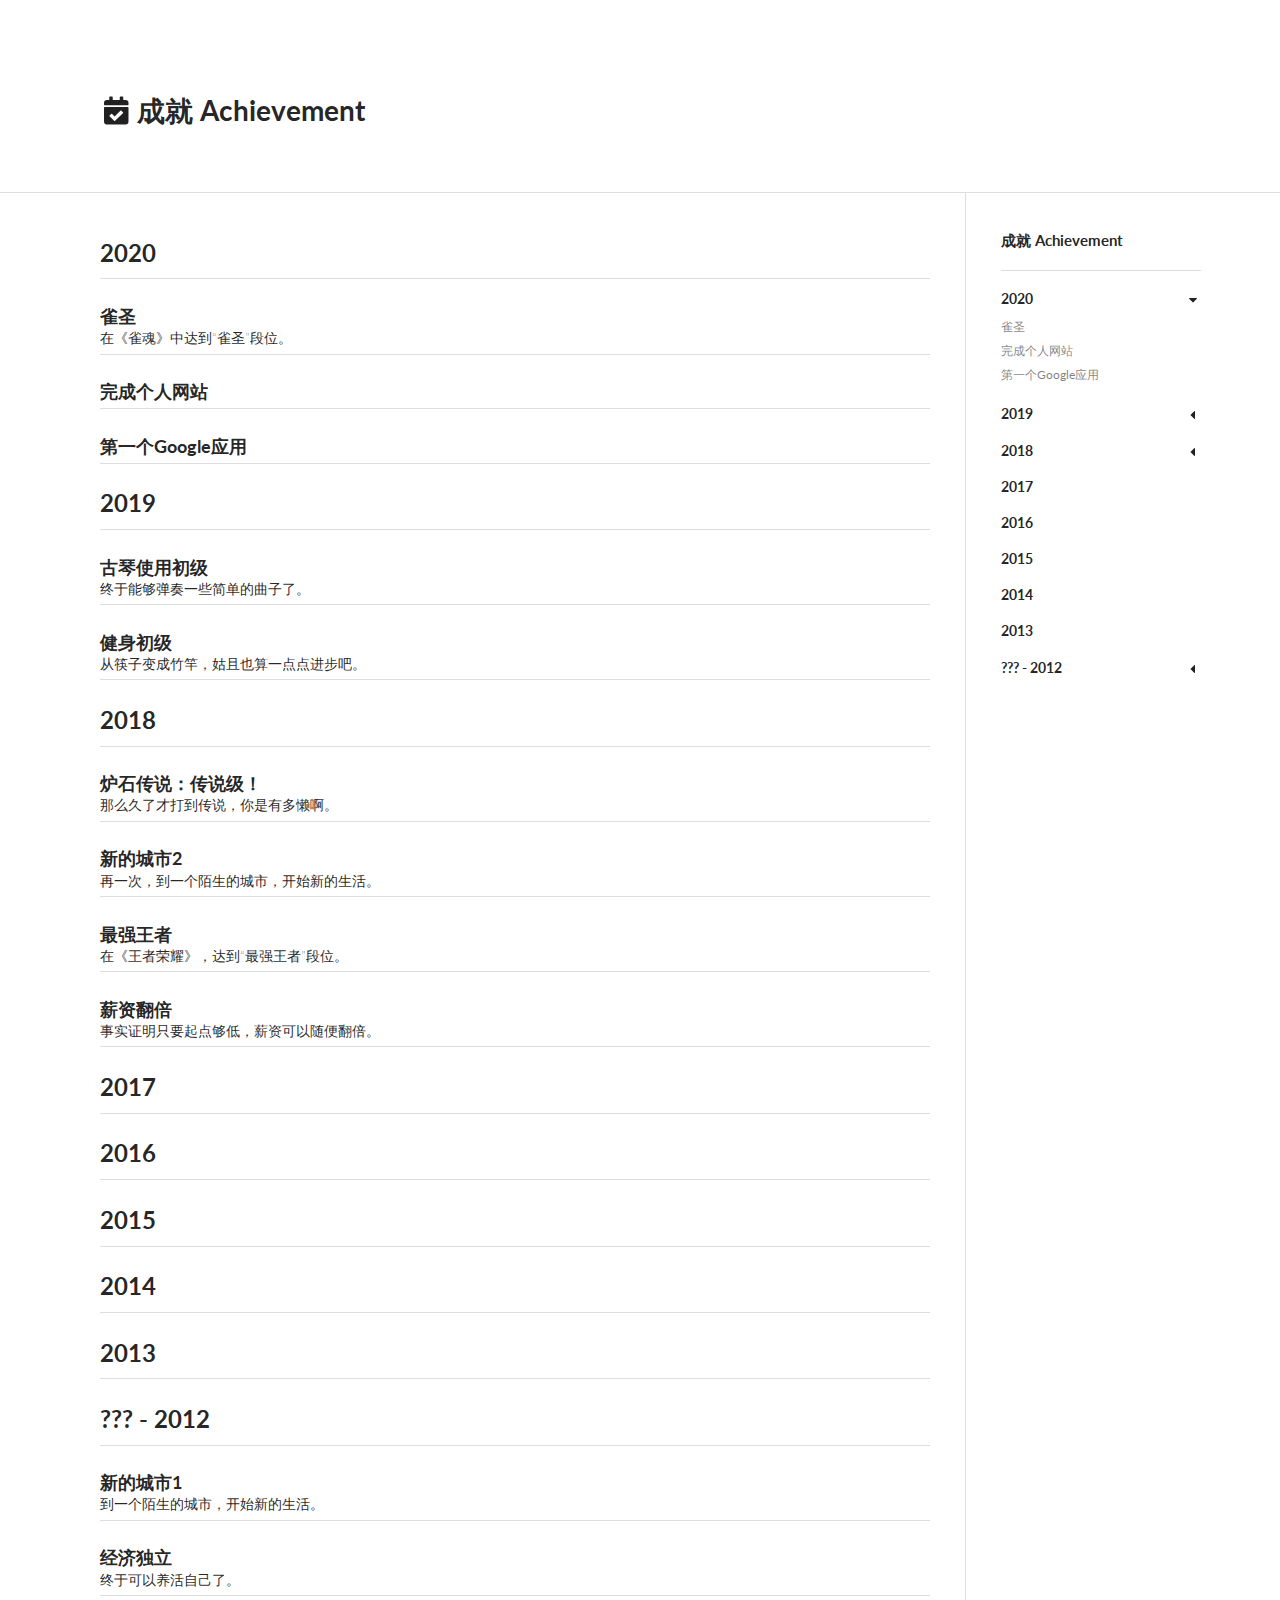
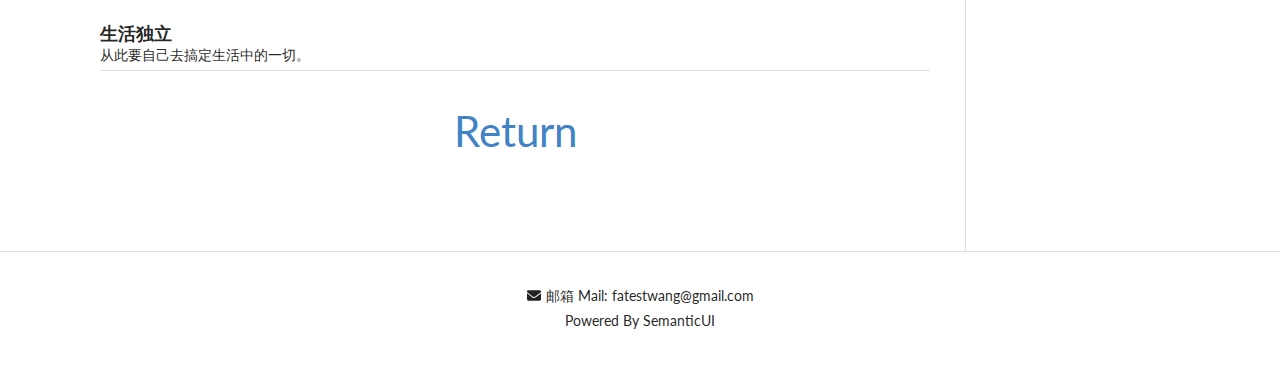
==== page/achievement.html @ 4d0ab955 "1.0.0-基本架构都已完善，后续以填充资料为主" ====
<!DOCTYPE html>
<html>

<head>
    <!-- Standard Meta -->
    <meta charset="utf-8" />
    <meta http-equiv="X-UA-Compatible" content="IE=edge,chrome=1" />
    <meta name="viewport" content="width=device-width, initial-scale=1, minimum-scale=1, maximum-scale=1">
    <link rel="image_src" type="image/jpeg" href="" />
    <!-- Site Properities -->
    <title>Fatest's Blog</title>
    <meta name="description" content="" />
    <meta name="keywords" content="fatest, blog, unity, game" />
    <script src="/JS/JQuery-3.1.1.min.js"></script>
    <script src="/UISemantic/semantic.min.js"></script>
    <script src="/JS/Fatest.js"></script>
    <link rel="stylesheet" type="text/css" class="ui" href="/UISemantic/semantic.min.css">
    <link rel="stylesheet" type="text/css" class="ui" href="/CSS/Fatest.css">
</head>

<body>
    <div class="ui">
        <div class="ui masthead vertical segment">
            <div class="ui container">
                <h1 class="ui pageTitle"><i class="icon calendar check"></i>成就 Achievement</h1>
            </div>
        </div>
        <div class="ui main container" id="main">

            <h2 class="ui header">
                2020
            </h2>
            <h3 class="ui header">
                雀圣
                <p class="summary">
                    在《雀魂》中达到“雀圣”段位。
                </p>
            </h3>
            <h3 class="ui header">
                完成个人网站
                <p class="summary">
                </p>
            </h3>
            <h3 class="ui header">
                第一个Google应用
                <p class="summary">
                </p>
            </h3>
            <h2 class="ui header">
                2019
            </h2>
            <h3 class="ui header">
                古琴使用初级
                <p class="summary">
                    终于能够弹奏一些简单的曲子了。
                </p>
            </h3>
            <h3 class="ui header">
                健身初级
                <p class="summary">
                    从筷子变成竹竿，姑且也算一点点进步吧。
                </p>
            </h3>
            <h2 class="ui header">
                2018
            </h2>
            <h3 class="ui header">
                炉石传说：传说级！
                <p class="summary">
                    那么久了才打到传说，你是有多懒啊。
                </p>
            </h3>
            <h3 class="ui header">
                新的城市2
                <p class="summary">
                    再一次，到一个陌生的城市，开始新的生活。
                </p>
            </h3>
            <h3 class="ui header">
                最强王者
                <p class="summary">
                    在《王者荣耀》，达到“最强王者”段位。
                </p>
            </h3>
            <h3 class="ui header">
                薪资翻倍
                <p class="summary">
                    事实证明只要起点够低，薪资可以随便翻倍。
                </p>
            </h3>
            <h2 class="ui header">
                2017
            </h2>
            <h2 class="ui header">
                2016
            </h2>
            <h2 class="ui header">
                2015
            </h2>
            <h2 class="ui header">
                2014
            </h2>
            <h2 class="ui header">
                2013
            </h2>
            <h2 class="ui header">
                ??? - 2012
            </h2>
            <h3 class="ui header">
                新的城市1
                <p class="summary">
                    到一个陌生的城市，开始新的生活。
                </p>
            </h3>
            <h3 class="ui header">
                经济独立
                <p class="summary">
                    终于可以养活自己了。
                </p>
            </h3>
            <h3 class="ui header">
                生活独立
                <p class="summary">
                    从此要自己去搞定生活中的一切。
                </p>
            </h3>
            <div class="ui return">
                <a href="/index.html">Return</a>
            </div>
        </div>
        <div class="ui masthead vertical segment footer">
            <p class="first"><i class="envelope icon"></i>邮箱 Mail: fatestwang@gmail.com</p>
            <p class="last">Powered By SemanticUI</p>
        </div>
    </div>
</body>

</html>
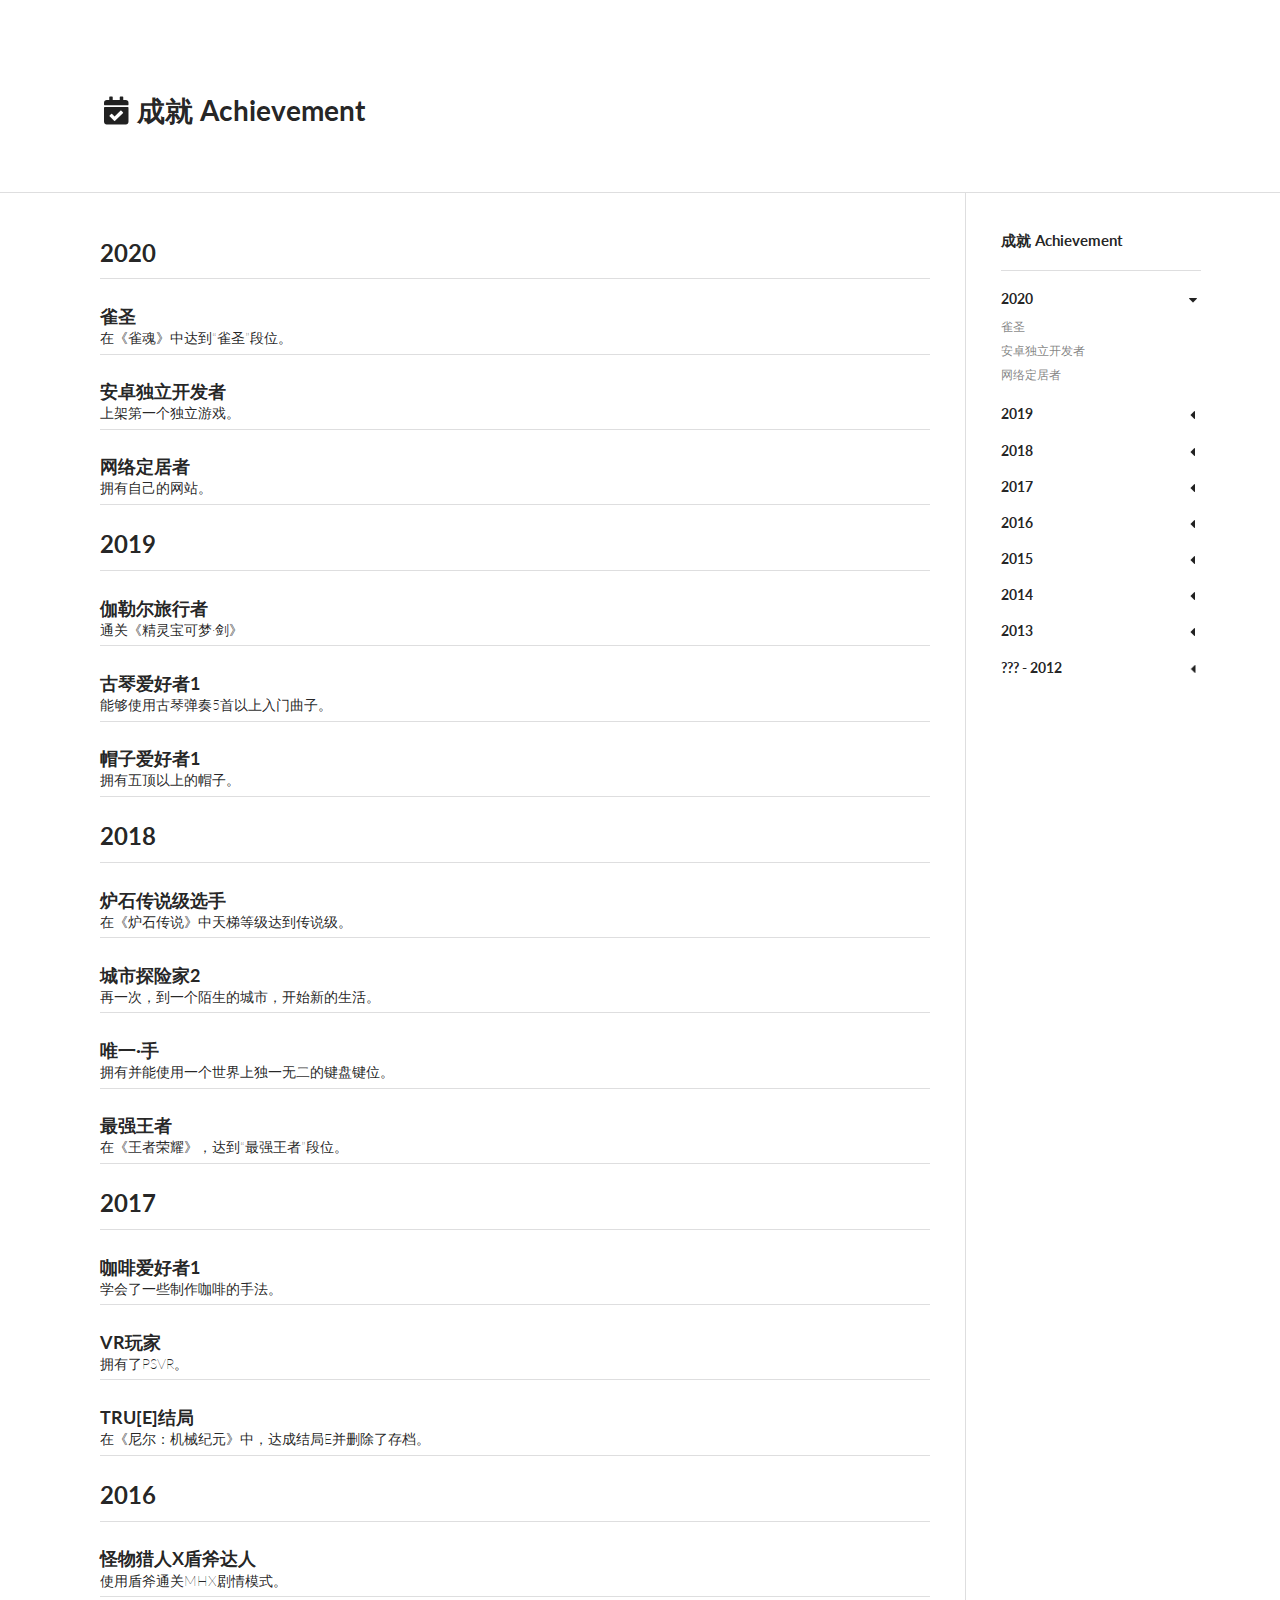
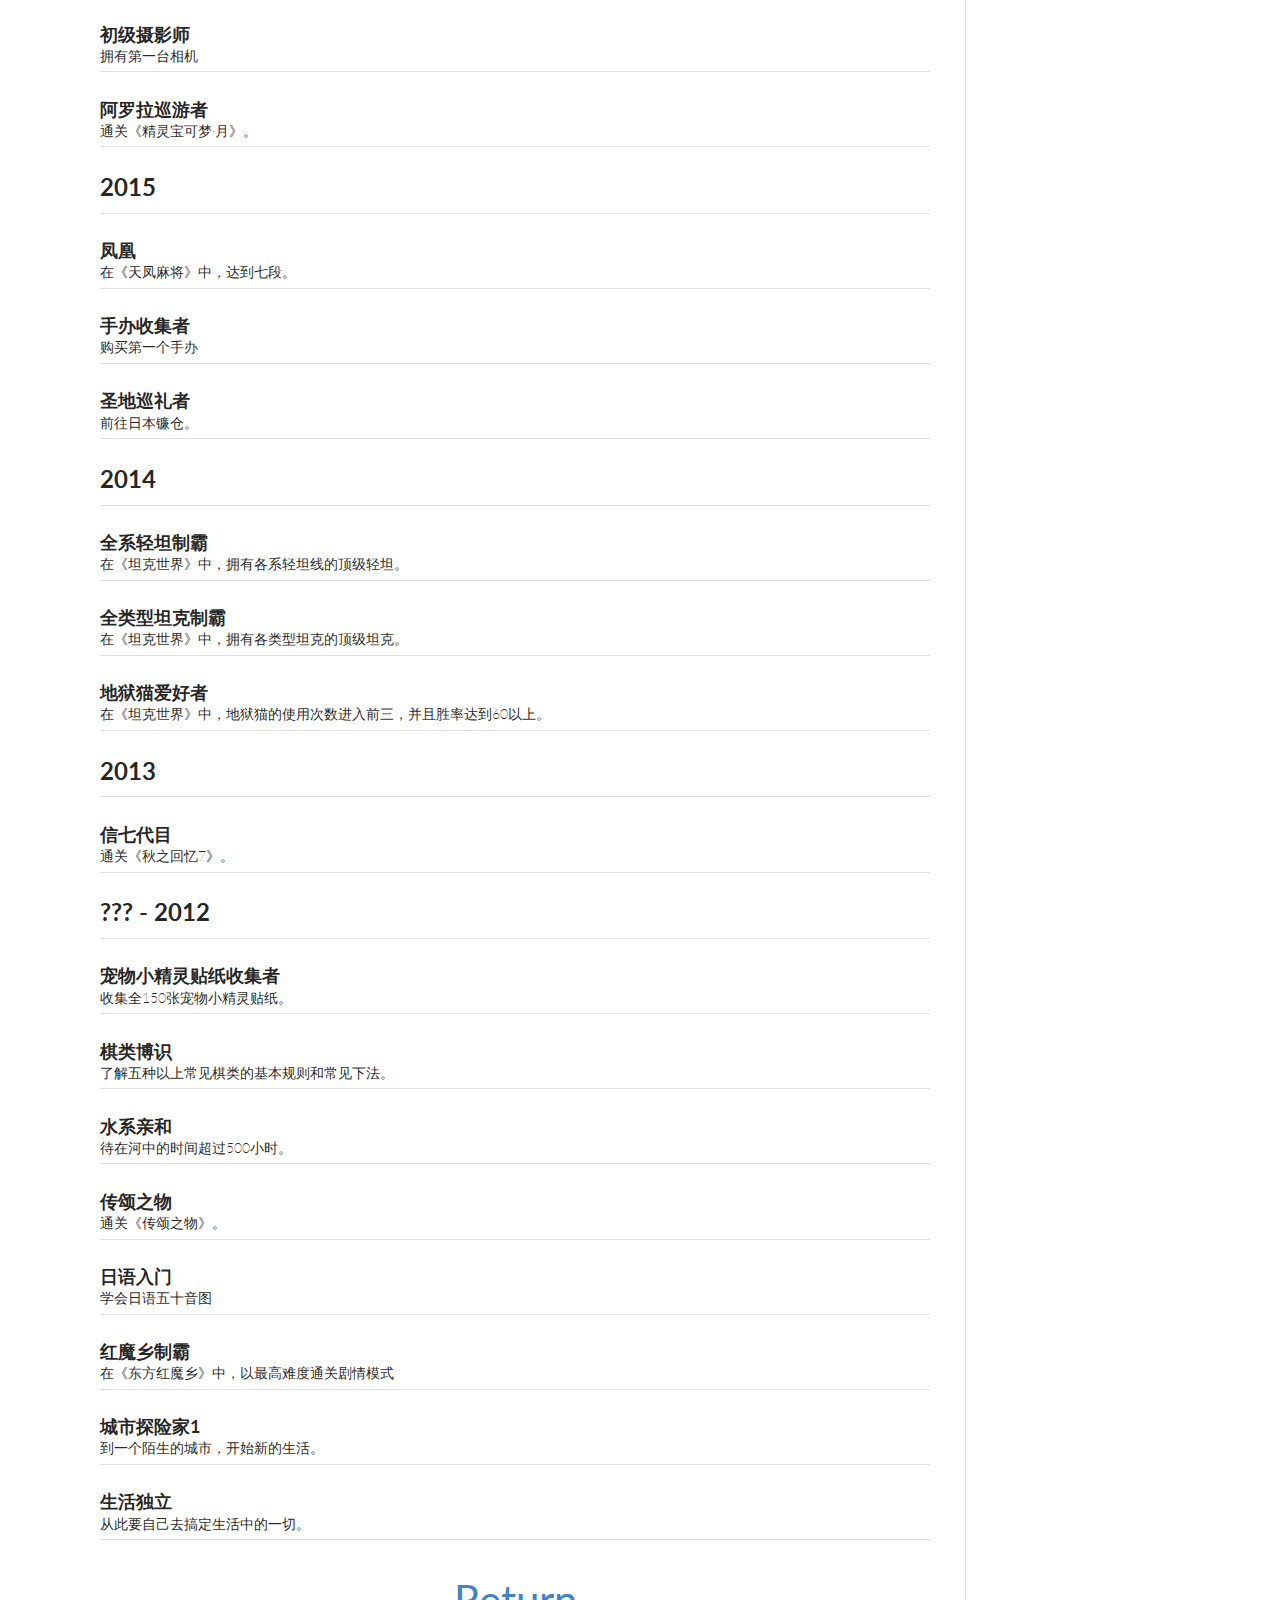
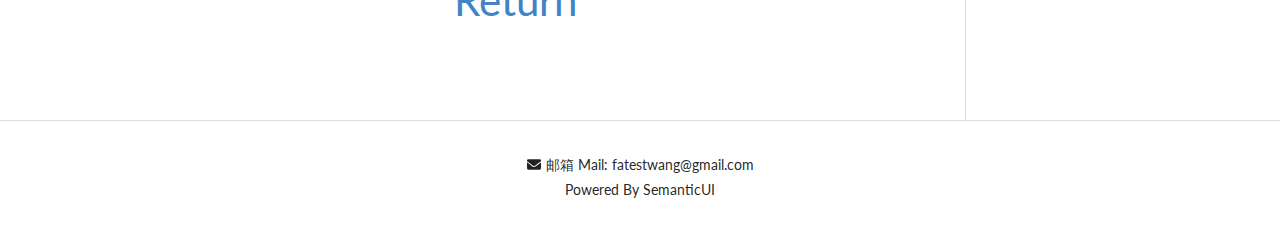
==== commit 4cfc0827: "1.0.1-补充完善了一部分Achievement" ====
--- a/page/achievement.html
+++ b/page/achievement.html
@@ -37,85 +37,202 @@
                 </p>
             </h3>
             <h3 class="ui header">
-                完成个人网站
-                <p class="summary">
-                </p>
-            </h3>
-            <h3 class="ui header">
-                第一个Google应用
-                <p class="summary">
+                安卓独立开发者
+                <p class="summary">
+                    上架第一个独立游戏。
+                </p>
+            </h3>
+            <h3 class="ui header">
+                网络定居者
+                <p class="summary">
+                    拥有自己的网站。
                 </p>
             </h3>
             <h2 class="ui header">
                 2019
             </h2>
             <h3 class="ui header">
-                古琴使用初级
-                <p class="summary">
-                    终于能够弹奏一些简单的曲子了。
-                </p>
-            </h3>
-            <h3 class="ui header">
-                健身初级
-                <p class="summary">
-                    从筷子变成竹竿，姑且也算一点点进步吧。
+                伽勒尔旅行者
+                <p class="summary">
+                    通关《精灵宝可梦·剑》
+                </p>
+            </h3>
+            <h3 class="ui header">
+                古琴爱好者1
+                <p class="summary">
+                    能够使用古琴弹奏5首以上入门曲子。
+                </p>
+            </h3>
+            <h3 class="ui header">
+                帽子爱好者1
+                <p class="summary">
+                    拥有五顶以上的帽子。
                 </p>
             </h3>
             <h2 class="ui header">
                 2018
             </h2>
             <h3 class="ui header">
-                炉石传说：传说级！
-                <p class="summary">
-                    那么久了才打到传说，你是有多懒啊。
-                </p>
-            </h3>
-            <h3 class="ui header">
-                新的城市2
+                炉石传说级选手
+                <p class="summary">
+                    在《炉石传说》中天梯等级达到传说级。
+                </p>
+            </h3>
+            <h3 class="ui header">
+                城市探险家2
                 <p class="summary">
                     再一次，到一个陌生的城市，开始新的生活。
                 </p>
             </h3>
             <h3 class="ui header">
+                唯一·手
+                <p class="summary">
+                    拥有并能使用一个世界上独一无二的键盘键位。
+                </p>
+            </h3>
+            <h3 class="ui header">
                 最强王者
                 <p class="summary">
                     在《王者荣耀》，达到“最强王者”段位。
                 </p>
             </h3>
-            <h3 class="ui header">
-                薪资翻倍
-                <p class="summary">
-                    事实证明只要起点够低，薪资可以随便翻倍。
-                </p>
-            </h3>
             <h2 class="ui header">
                 2017
             </h2>
+
+            <h3 class="ui header">
+                咖啡爱好者1
+                <p class="summary">
+                    学会了一些制作咖啡的手法。
+                </p>
+            </h3>
+            <h3 class="ui header">
+                VR玩家
+                <p class="summary">
+                    拥有了PSVR。
+                </p>
+            </h3>
+            <h3 class="ui header">
+                TRU[E]结局
+                <p class="summary">
+                    在《尼尔：机械纪元》中，达成结局E并删除了存档。
+                </p>
+            </h3>
             <h2 class="ui header">
                 2016
             </h2>
+            <h3 class="ui header">
+                怪物猎人X盾斧达人
+                <p class="summary">
+                    使用盾斧通关MHX剧情模式。
+                </p>
+            </h3>
+            <h3 class="ui header">
+                初级摄影师
+                <p class="summary">
+                    拥有第一台相机
+                </p>
+            </h3>
+            <h3 class="ui header">
+                阿罗拉巡游者
+                <p class="summary">
+                    通关《精灵宝可梦·月》。
+                </p>
+            </h3>
             <h2 class="ui header">
                 2015
             </h2>
+            <h3 class="ui header">
+                凤凰
+                <p class="summary">
+                    在《天凤麻将》中，达到七段。
+                </p>
+            </h3>
+            <h3 class="ui header">
+                手办收集者
+                <p class="summary">
+                    购买第一个手办
+                </p>
+            </h3>
+            <h3 class="ui header">
+                圣地巡礼者
+                <p class="summary">
+                    前往日本镰仓。
+                </p>
+            </h3>
             <h2 class="ui header">
                 2014
             </h2>
+            <h3 class="ui header">
+                全系轻坦制霸
+                <p class="summary">
+                    在《坦克世界》中，拥有各系轻坦线的顶级轻坦。
+                </p>
+            </h3>
+            <h3 class="ui header">
+                全类型坦克制霸
+                <p class="summary">
+                    在《坦克世界》中，拥有各类型坦克的顶级坦克。
+                </p>
+            </h3>
+            <h3 class="ui header">
+                地狱猫爱好者
+                <p class="summary">
+                    在《坦克世界》中，地狱猫的使用次数进入前三，并且胜率达到60以上。
+                </p>
+            </h3>
             <h2 class="ui header">
                 2013
             </h2>
+            <h3 class="ui header">
+                信七代目
+                <p class="summary">
+                    通关《秋之回忆7》。
+                </p>
+            </h3>
             <h2 class="ui header">
                 ??? - 2012
             </h2>
             <h3 class="ui header">
-                新的城市1
+                宠物小精灵贴纸收集者
+                <p class="summary">
+                    收集全150张宠物小精灵贴纸。
+                </p>
+            </h3>
+            <h3 class="ui header">
+                棋类博识
+                <p class="summary">
+                    了解五种以上常见棋类的基本规则和常见下法。
+                </p>
+            </h3>
+            <h3 class="ui header">
+                水系亲和
+                <p class="summary">
+                    待在河中的时间超过500小时。
+                </p>
+            </h3>
+            <h3 class="ui header">
+                传颂之物
+                <p class="summary">
+                    通关《传颂之物》。
+                </p>
+            </h3>
+            <h3 class="ui header">
+                日语入门
+                <p class="summary">
+                    学会日语五十音图
+                </p>
+            </h3>
+            <h3 class="ui header">
+                红魔乡制霸
+                <p class="summary">
+                    在《东方红魔乡》中，以最高难度通关剧情模式
+                </p>
+            </h3>
+            <h3 class="ui header">
+                城市探险家1
                 <p class="summary">
                     到一个陌生的城市，开始新的生活。
-                </p>
-            </h3>
-            <h3 class="ui header">
-                经济独立
-                <p class="summary">
-                    终于可以养活自己了。
                 </p>
             </h3>
             <h3 class="ui header">
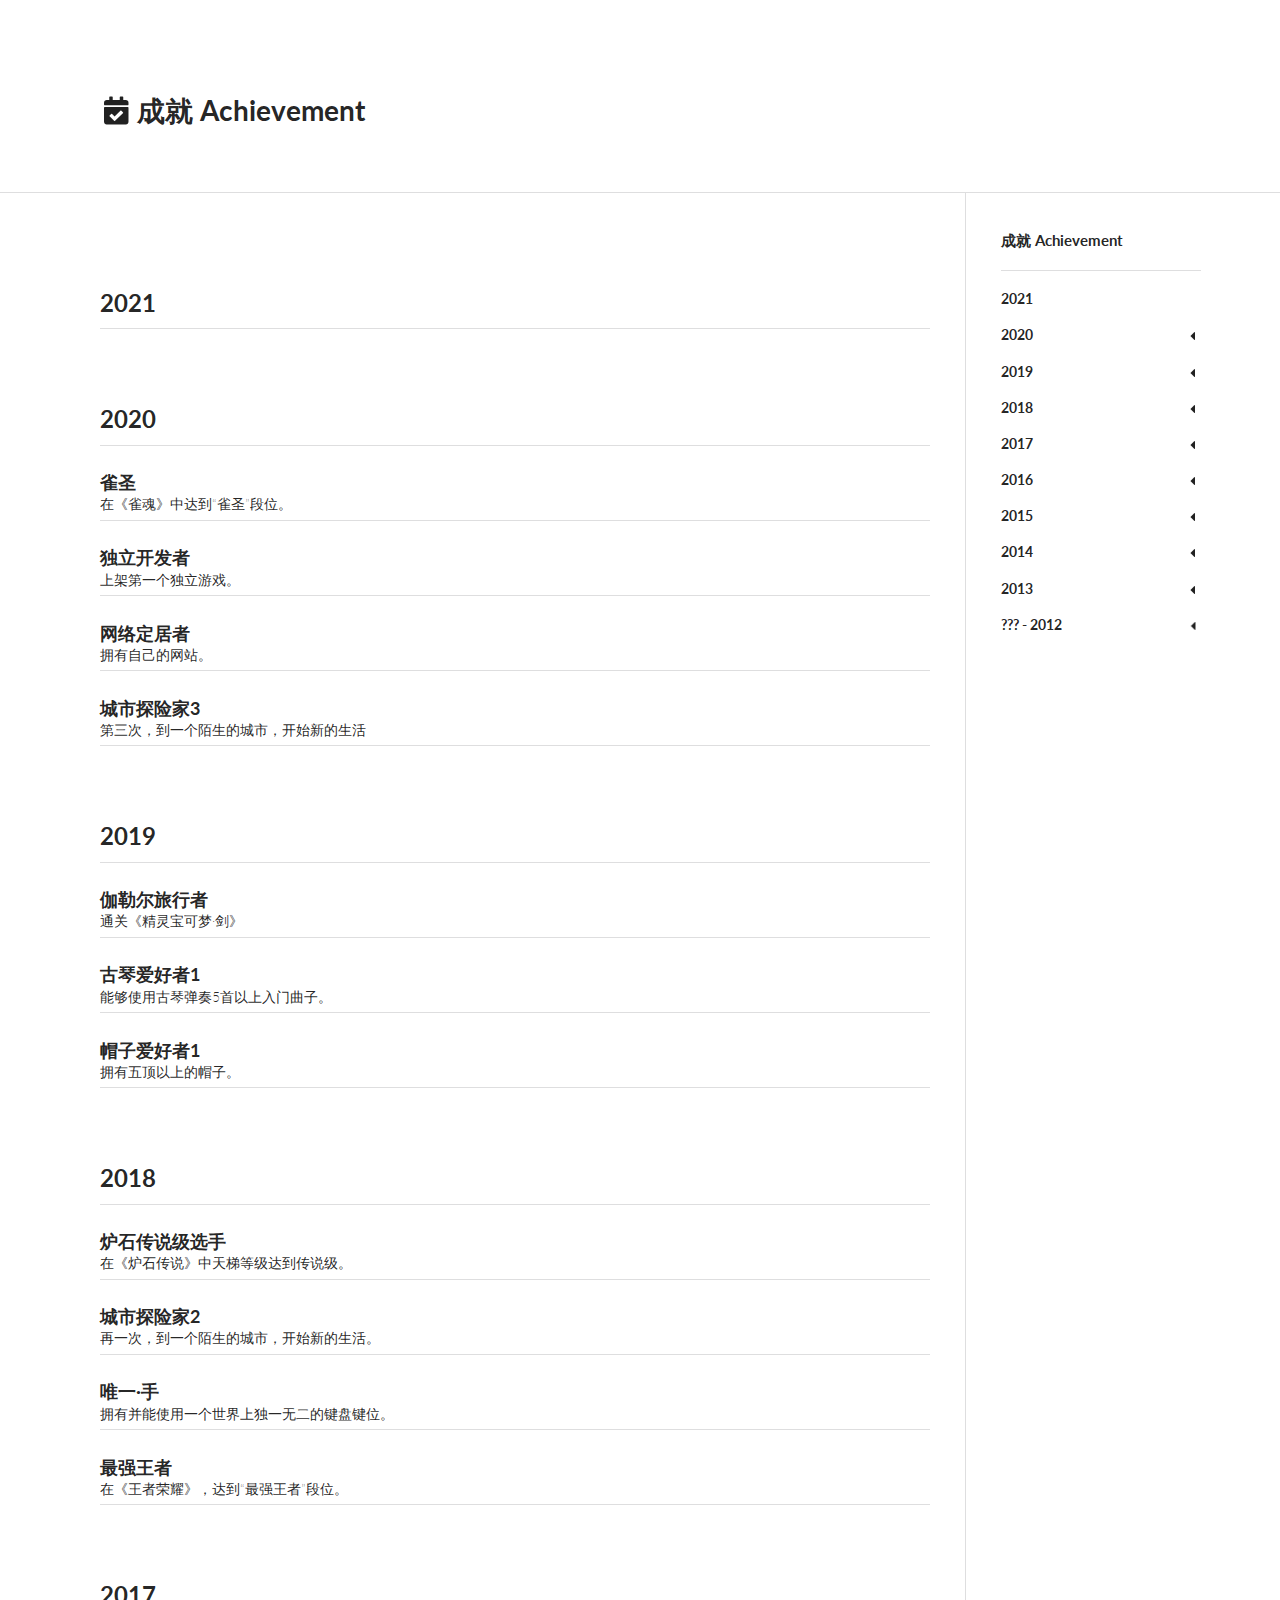
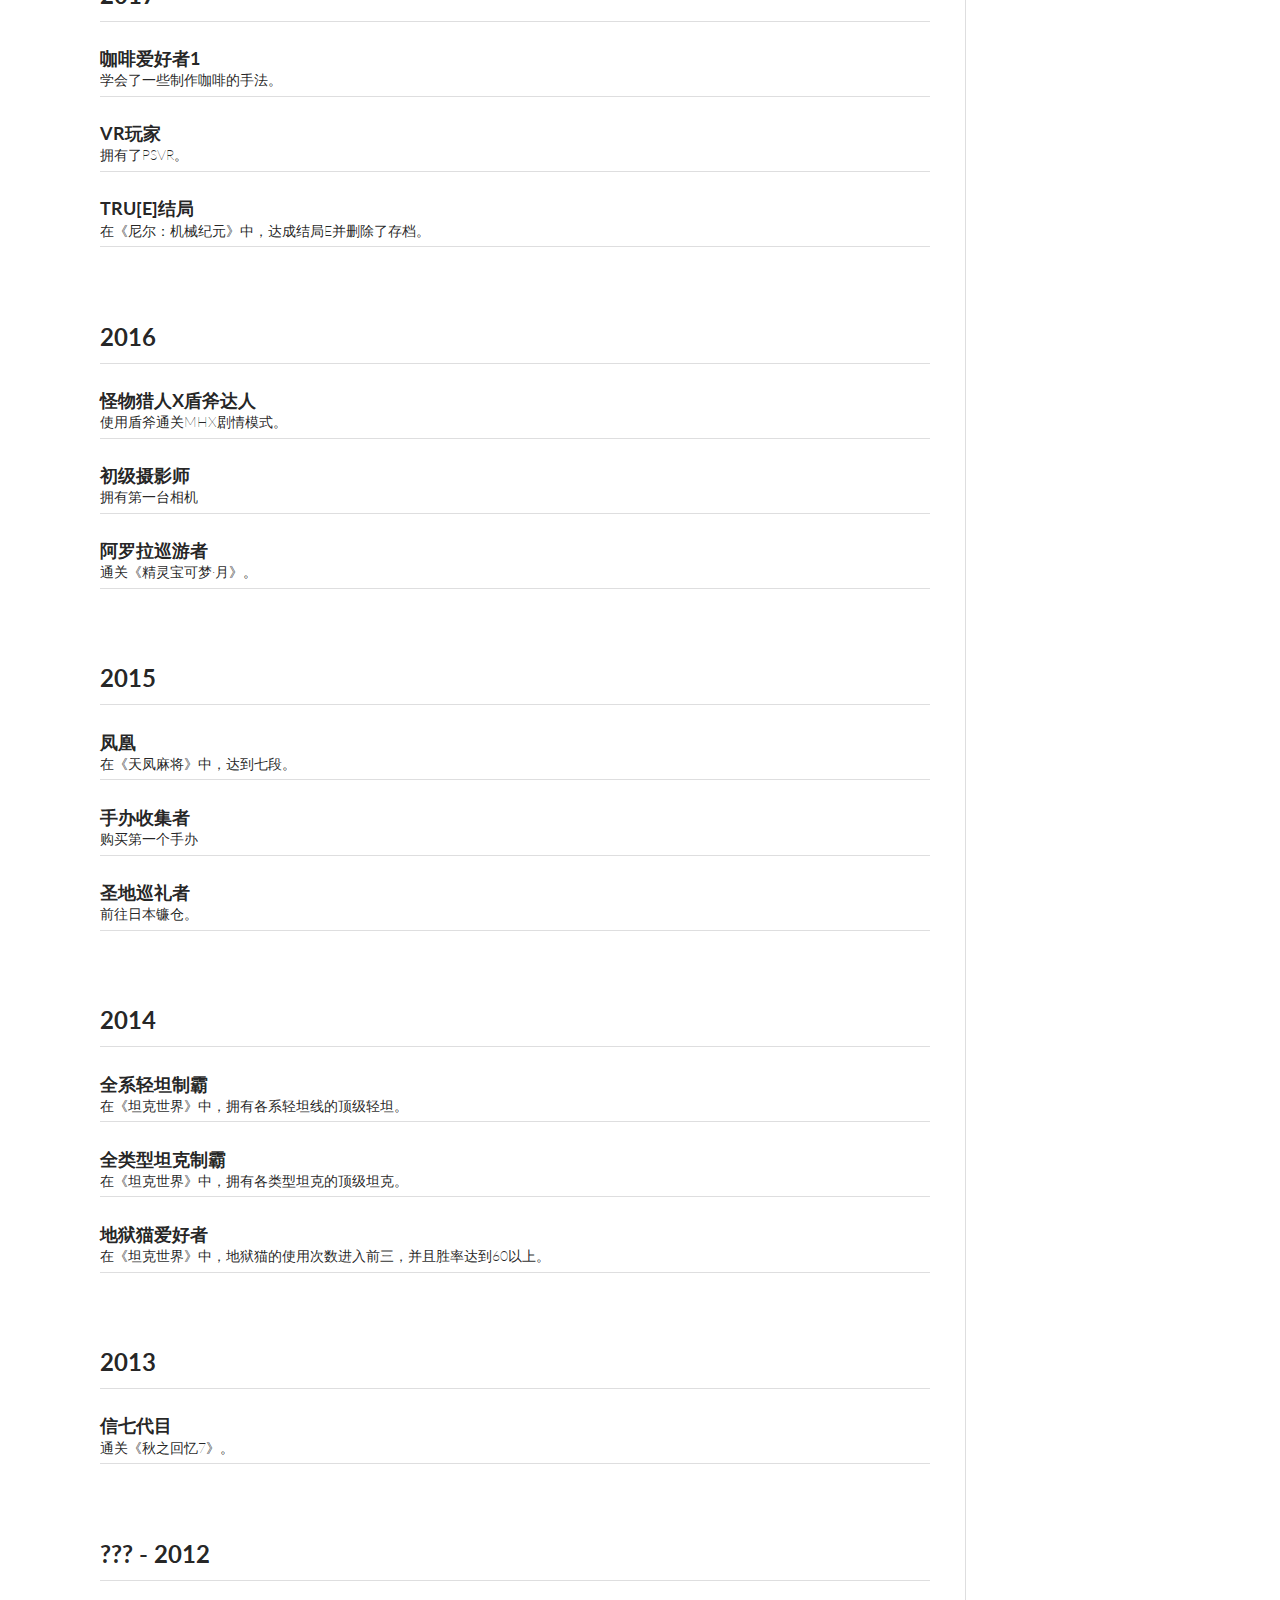
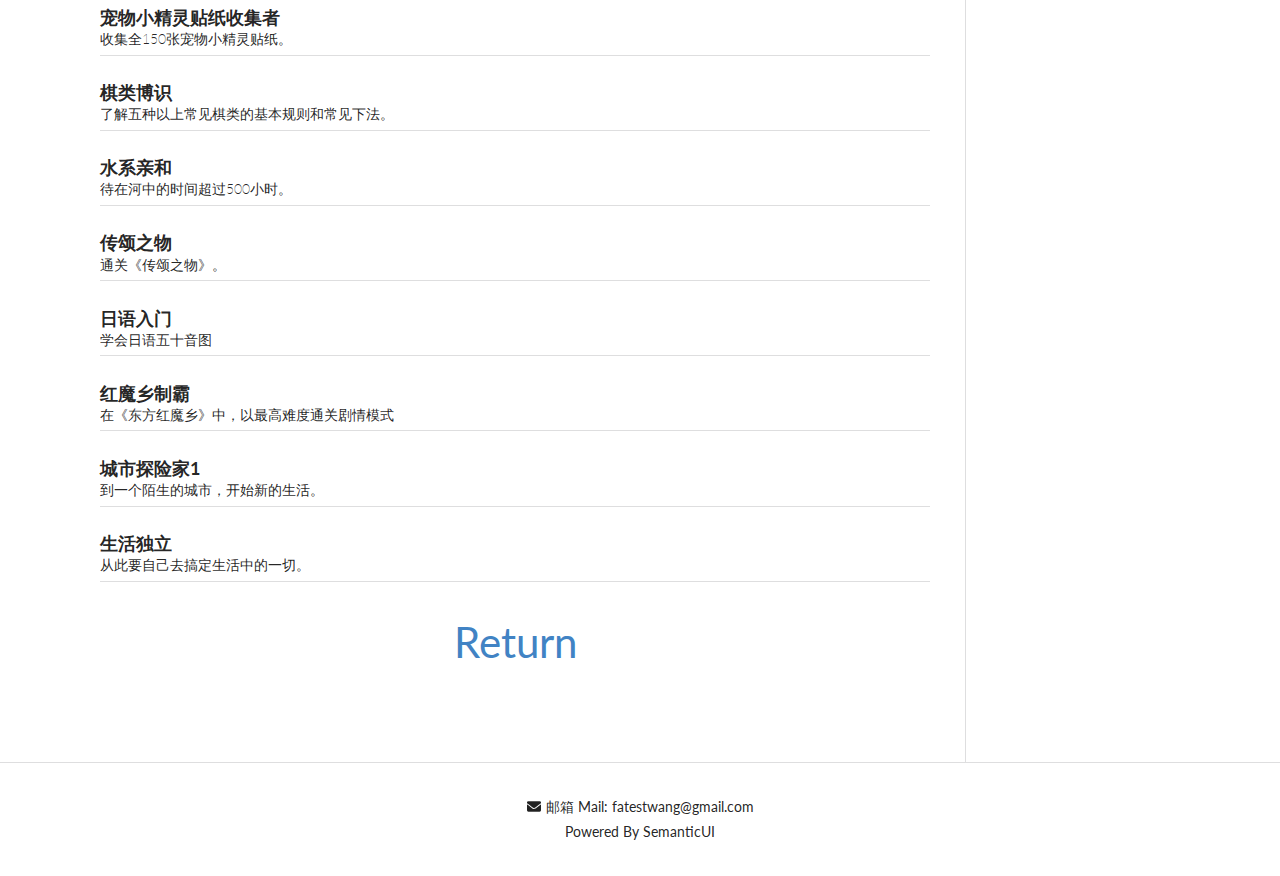
==== commit 0c347758: "1.0.5 - add flipbike,update achievement" ====
--- a/page/achievement.html
+++ b/page/achievement.html
@@ -26,7 +26,9 @@
             </div>
         </div>
         <div class="ui main container" id="main">
-
+            <h2 class="ui header">
+                2021
+            </h2>
             <h2 class="ui header">
                 2020
             </h2>
@@ -37,7 +39,7 @@
                 </p>
             </h3>
             <h3 class="ui header">
-                安卓独立开发者
+                独立开发者
                 <p class="summary">
                     上架第一个独立游戏。
                 </p>
@@ -46,6 +48,12 @@
                 网络定居者
                 <p class="summary">
                     拥有自己的网站。
+                </p>
+            </h3>
+            <h3 class="ui header">
+                城市探险家3
+                <p class="summary">
+                    第三次，到一个陌生的城市，开始新的生活
                 </p>
             </h3>
             <h2 class="ui header">
--- a/CSS/Fatest.css
+++ b/CSS/Fatest.css
@@ -4,8 +4,13 @@
 }
 
 h2.ui.header {
+    padding-top: 50px;
     border-bottom: 1px solid rgba(34, 36, 38, .15);
     padding-bottom: 10px;
+}
+
+h2.ui.header.firstChild{
+    padding-top: 0px;
 }
 
 h3.ui.header {
@@ -130,6 +135,10 @@
     text-align: center;
 }
 
+.content_title {
+    text-align: center;
+}
+
 .footer p {
     margin: 5px 0;
 }
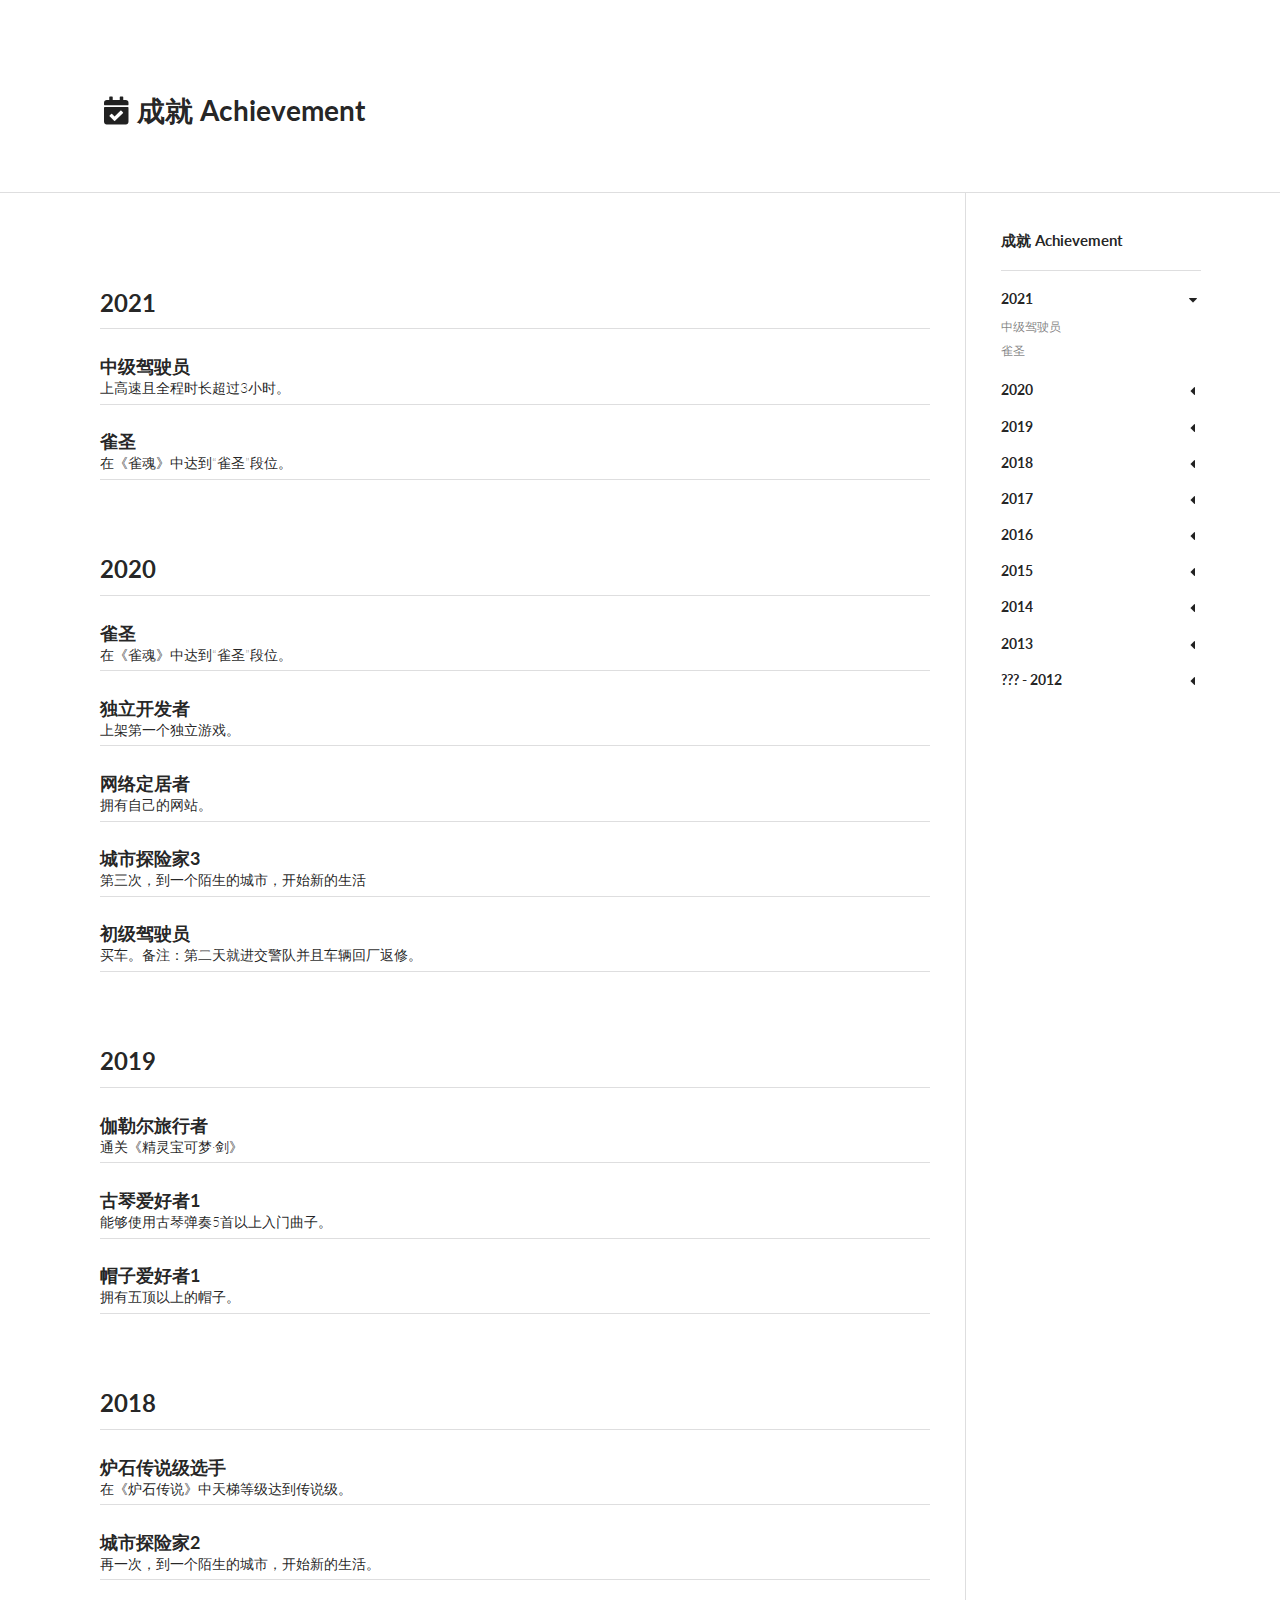
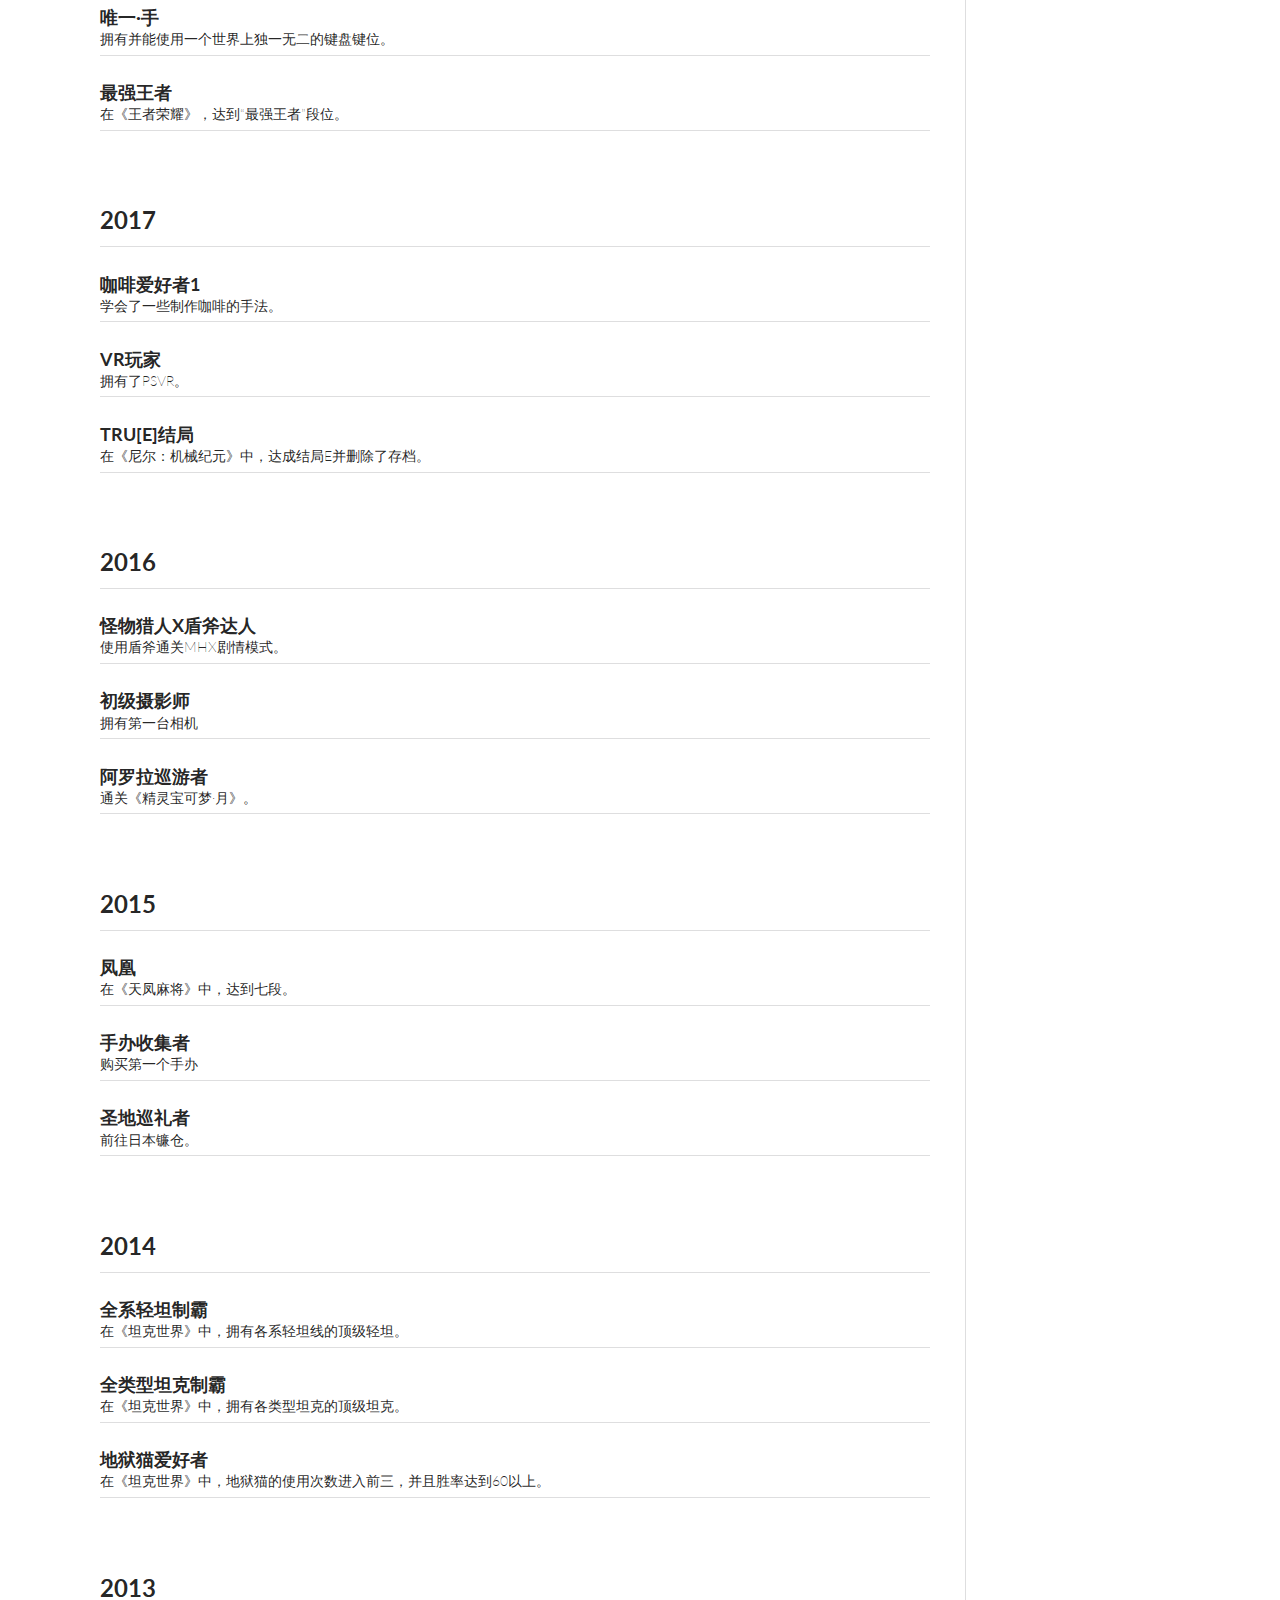
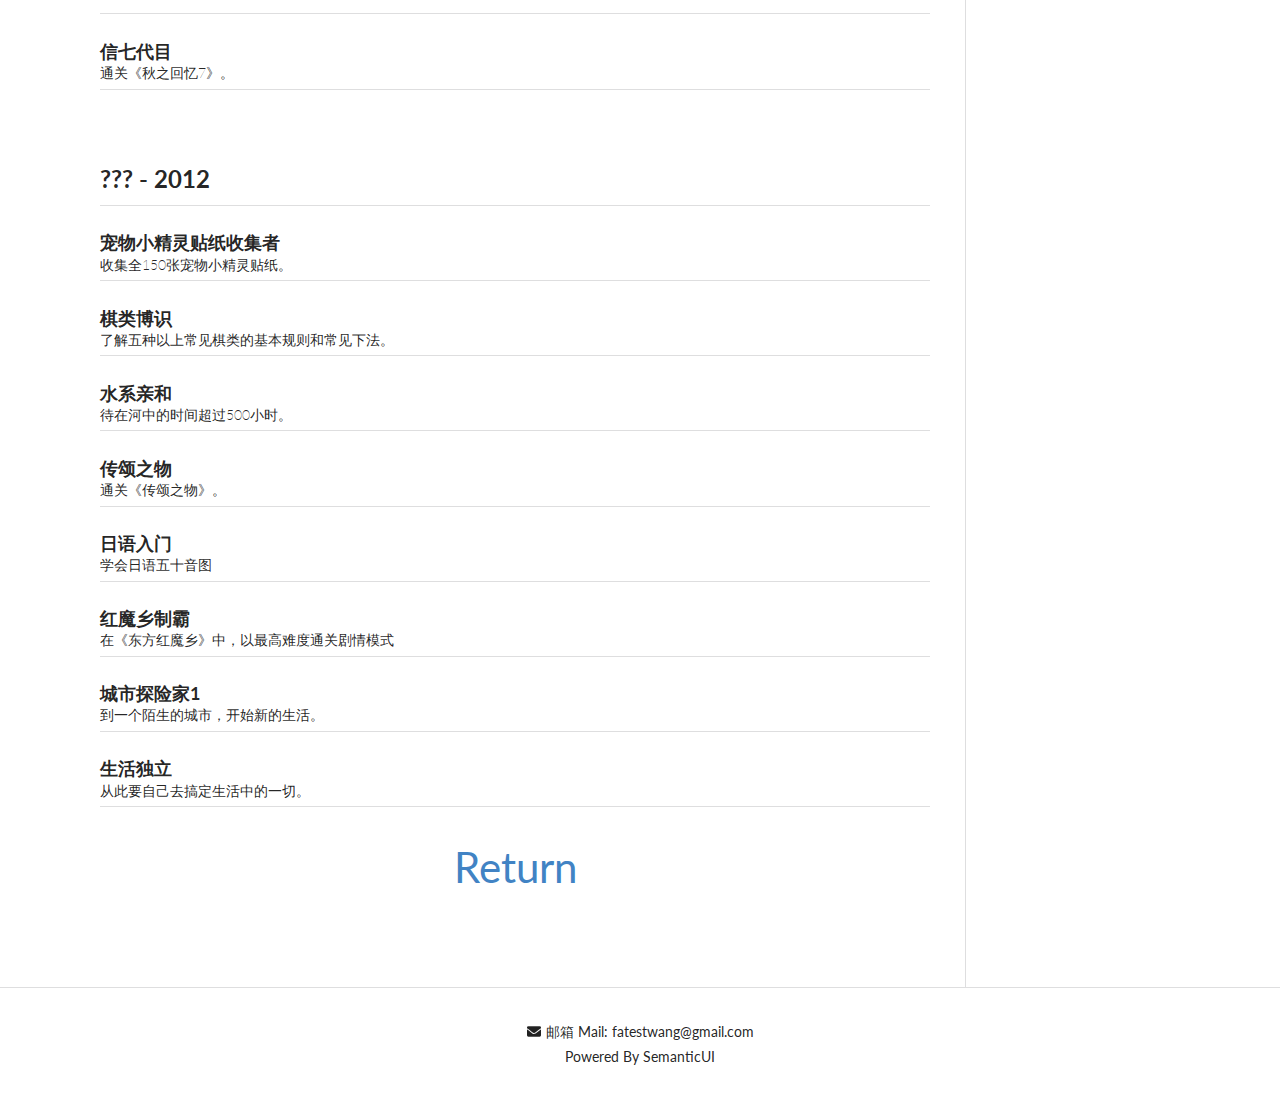
==== commit fd68c185: "1.0.6 - update achievement" ====
--- a/page/achievement.html
+++ b/page/achievement.html
@@ -29,6 +29,18 @@
             <h2 class="ui header">
                 2021
             </h2>
+            <h3 class="ui header">
+                中级驾驶员
+                <p class="summary">
+                    上高速且全程时长超过3小时。
+                </p>
+            </h3>
+            <h3 class="ui header">
+                雀圣
+                <p class="summary">
+                    在《雀魂》中达到“雀圣”段位。
+                </p>
+            </h3>
             <h2 class="ui header">
                 2020
             </h2>
@@ -54,6 +66,12 @@
                 城市探险家3
                 <p class="summary">
                     第三次，到一个陌生的城市，开始新的生活
+                </p>
+            </h3>
+            <h3 class="ui header">
+                初级驾驶员
+                <p class="summary">
+                    买车。备注：第二天就进交警队并且车辆回厂返修。
                 </p>
             </h3>
             <h2 class="ui header">
